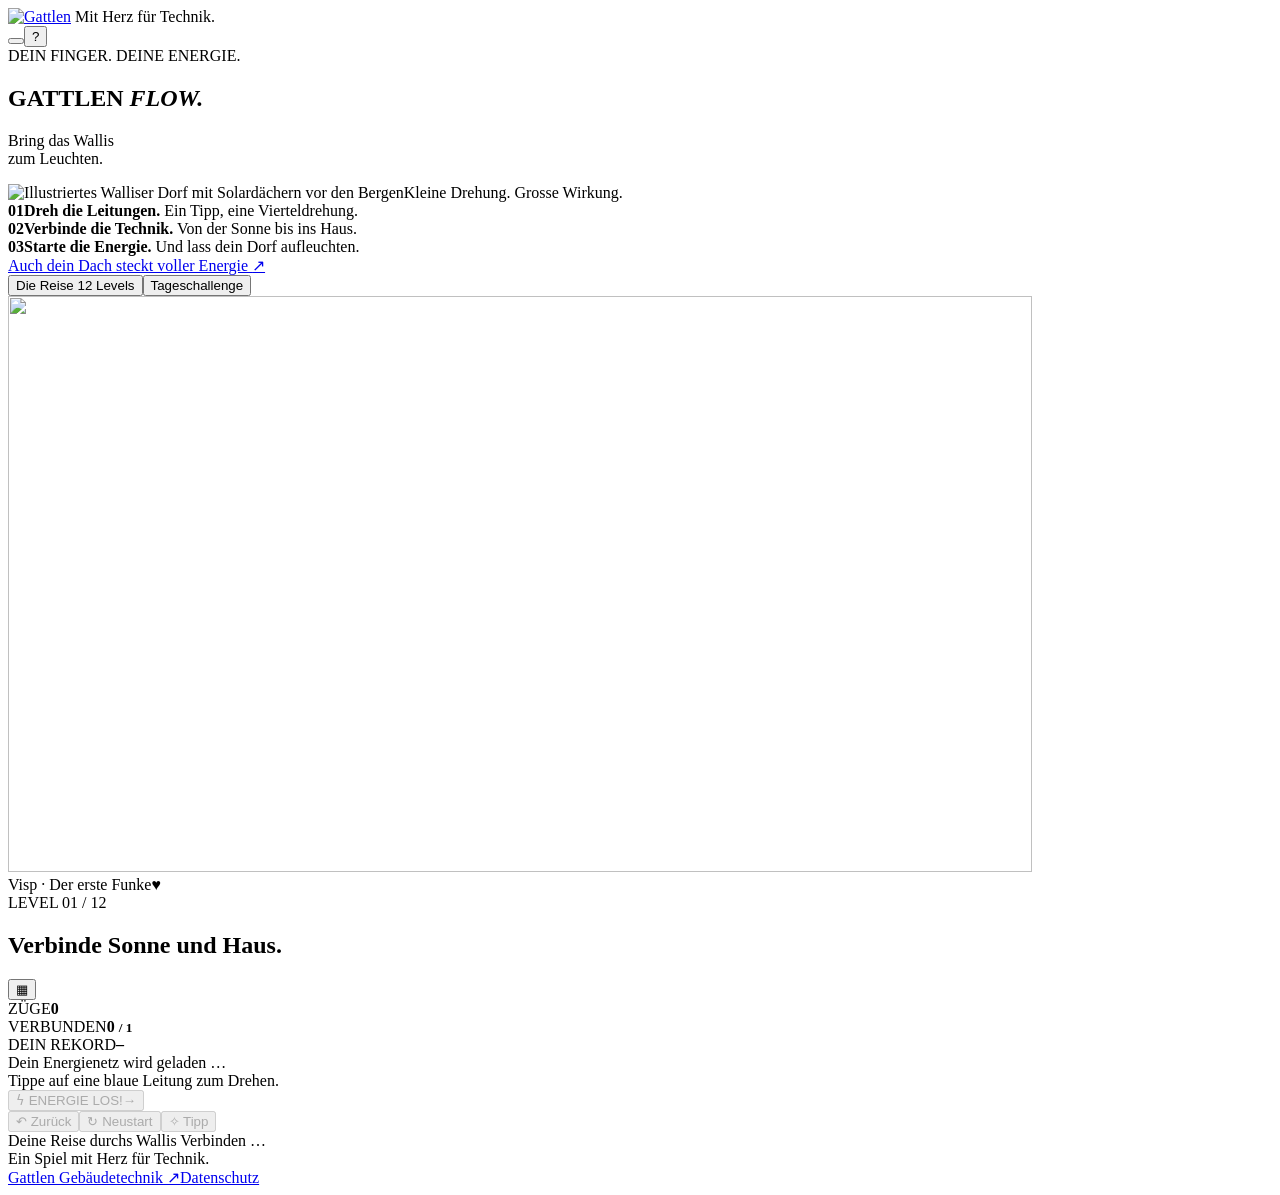
==== app/public/index.html @ 0e1a3256 "Gattlen Flow: Originalexport unverändert übernommen Co-Authored-By: Claude Opus 5.5 <noreply@anthrop" ====
<!doctype html>
<html lang="de-CH">
<head>
<meta charset="utf-8"><meta name="viewport" content="width=device-width, initial-scale=1, viewport-fit=cover">
<title>Gattlen Flow</title>
<meta name="description" content="Bring das Wallis zum Leuchten: Verbinde Solar, Speicher und Gebäudetechnik im mobilen Puzzle Gattlen Flow. 12 Levels und jeden Tag eine neue Challenge.">
<meta name="theme-color" content="#34579F"><meta name="robots" content="index,follow,max-image-preview:large">
<link rel="canonical" href="https://gattlen-flow.higgsfield.app">
<meta property="og:title" content="Gattlen Flow"><meta property="og:description" content="Dein Finger. Deine Energie. Bring das Wallis zum Leuchten und fordere deine Freunde heraus.">
<meta property="og:type" content="website"><meta property="og:locale" content="de_CH"><meta property="og:site_name" content="Gattlen Flow">
<meta property="og:url" content="https://gattlen-flow.higgsfield.app"><meta property="og:image" content="https://d2ol7oe51mr4n9.cloudfront.net/user_3JjDpOAFtnbtpW0lE7YJ0GDDCcc/3c02002b-294d-4700-851f-0b177a5d4313.png">
<meta name="twitter:card" content="summary_large_image"><meta name="twitter:image" content="https://d2ol7oe51mr4n9.cloudfront.net/user_3JjDpOAFtnbtpW0lE7YJ0GDDCcc/1ddcc6c5-9048-4fb6-923b-4f98db7cd8fd.png">
<link rel="icon" href="/favicon.ico"><link rel="apple-touch-icon" href="/apple-touch-icon.png"><link rel="manifest" href="/site.webmanifest">
<link rel="preload" as="image" href="/assets/panorama.webp"><link rel="stylesheet" href="/style.css">
<script type="application/ld+json">{"@context":"https://schema.org","@type":"VideoGame","name":"Gattlen Flow","url":"https://gattlen-flow.higgsfield.app","description":"Ein mobiles Energie-Puzzle mit Gebäudetechnik aus dem Wallis.","inLanguage":"de-CH","gamePlatform":"Web browser","playMode":"SinglePlayer","genre":"Puzzle","isAccessibleForFree":true,"image":"https://d2ol7oe51mr4n9.cloudfront.net/user_3JjDpOAFtnbtpW0lE7YJ0GDDCcc/3c02002b-294d-4700-851f-0b177a5d4313.png"}</script>
</head>
<body>
<header class="topbar">
<a href="https://www.gattlen.ch/" target="_blank" rel="noopener" class="brand" aria-label="Gattlen Gebäudetechnik Website"><img src="/assets/gattlen-logo.png" alt="Gattlen" width="128" height="54"></a>
<span class="brandline">Mit Herz für Technik.</span>
<div class="topactions"><button id="sound" class="round" aria-label="Ton einschalten" title="Ton einschalten"></button><button id="help" class="round" aria-label="Spielanleitung und Einstellungen" title="So funktioniert's">?</button></div>
</header>
<main class="layout">
<section class="intro" aria-labelledby="title">
<div class="eyebrow"><span></span> DEIN FINGER. DEINE ENERGIE.</div>
<h1 id="title">GATTLEN <em>FLOW<span class="flowdot">.</span></em></h1>
<p class="tagline">Bring das Wallis<br>zum Leuchten.</p>
<div class="world"><img src="/assets/panorama.webp" alt="Illustriertes Walliser Dorf mit Solardächern vor den Bergen" width="1024" height="576"><span class="worldcaption">Kleine Drehung. Grosse Wirkung.</span></div>
<div class="instructions"><div><b>01</b><span><strong>Dreh die Leitungen.</strong> Ein Tipp, eine Vierteldrehung.</span></div><div><b>02</b><span><strong>Verbinde die Technik.</strong> Von der Sonne bis ins Haus.</span></div><div><b>03</b><span><strong>Starte die Energie.</strong> Und lass dein Dorf aufleuchten.</span></div></div>
<a class="solarlink" href="https://www.gattlen.ch/leistungen/solar" target="_blank" rel="noopener">Auch dein Dach steckt voller Energie <span>↗</span></a>
</section>
<section class="gamepanel" aria-label="Gattlen Flow Spielfeld">
<div class="modebar"><button id="campaign" class="mode active">Die Reise <span>12 Levels</span></button><button id="daily" class="mode">Tageschallenge <span id="day-label"></span></button></div>
<div class="scene"><img src="/assets/panorama.webp" alt="" width="1024" height="576"><div class="sceneoverlay"></div><span class="scenechip"><span class="live-dot"></span><span id="location">Visp · Der erste Funke</span></span><span class="sceneheart" aria-hidden="true">♥</span></div>
<div class="gameinner">
<div class="levelrow"><div><span class="label" id="level-caption">LEVEL 01 / 12</span><h2 id="goal">Verbinde Sonne und Haus.</h2></div><button id="levels" class="mapbutton" aria-label="Level auswählen">▦</button></div>
<div class="stats"><div><span class="label">ZÜGE</span><strong id="moves">0</strong></div><div><span class="label">VERBUNDEN</span><strong id="connected">0 <small>/ 1</small></strong></div><div><span class="label">DEIN REKORD</span><strong id="record">–</strong></div></div>
<p id="challenge-target" class="challenge-target" hidden></p>
<div class="boardwrap"><div id="board" class="board" role="group" aria-label="5 mal 5 Energienetz. Tippe eine blaue Leitung zum Drehen."></div><div class="boardloading" id="loading"><span class="loadingring"></span><span id="loading-text">Dein Energienetz wird geladen …</span><button id="reconnect" hidden>Erneut verbinden</button></div></div>
<div class="feedback" id="feedback" role="status" aria-live="polite">Tippe auf eine blaue Leitung zum Drehen.</div>
<button class="powerbutton" id="power" disabled><span class="powericon">ϟ</span> <span>ENERGIE LOS!</span><span class="arrow">→</span></button>
<div class="tools"><button id="undo" disabled>↶ <span>Zurück</span></button><button id="restart" disabled>↻ <span>Neustart</span></button><button id="hint" disabled>✧ <span>Tipp</span></button></div>
<div class="progressbar" aria-label="Fortschritt"><div id="progress"></div></div>
<div class="panelbottom"><span id="progress-text">Deine Reise durchs Wallis</span><span id="connection"><i></i> Verbinden …</span></div>
</div>
</section>
</main>
<footer><span>Ein Spiel mit Herz für Technik.</span><div><a href="https://www.gattlen.ch/" target="_blank" rel="noopener">Gattlen Gebäudetechnik ↗</a><a href="https://www.gattlen.ch/datenschutz" target="_blank" rel="noopener">Datenschutz</a></div></footer>
<dialog id="help-dialog"><button class="dialogclose" data-close aria-label="Schliessen">×</button><span class="dialogkicker">SO KOMMST DU IN DEN FLOW</span><h2>Eine Drehung<br>kann alles ändern.</h2><div class="helprules"><p><b>01</b><span>Tippe eine blaue Leitung. Sie dreht sich um 90°. Solardach und Häuser bleiben fest.</span></p><p><b>02</b><span>Verbinde alle Häuser und Technik-Bausteine mit der Sonne. Grüne Leitungen zeigen, wo schon Energie ankommt.</span></p><p><b>03</b><span>Schliesse alle offenen Enden im grünen Netz. Tippe dann auf «Energie los!».</span></p></div><p class="helpnote">Wenige Züge und eigene Lösungen bringen mehr Sterne. Ein Tipp richtet einen Baustein aus und kostet Punkte. Zurück nimmt die letzte Drehung zurück; die Züge bleiben gezählt.</p><div class="settings"><label><input type="checkbox" id="reduced"> Weniger Bewegung</label><label><input type="checkbox" id="contrast"> Mehr Kontrast</label><label><input type="checkbox" id="large-text"> Grössere Schrift</label></div><p class="keyboardnote">Tastatur: Tab zum Baustein, Enter oder Leertaste zum Drehen.</p><button class="primary" data-close>Alles klar. Los geht's!</button></dialog>
<dialog id="levels-dialog"><button class="dialogclose" data-close aria-label="Schliessen">×</button><span class="dialogkicker">DEINE REISE DURCHS WALLIS</span><h2>Von einem Funken<br>zum ganzen Dorf.</h2><div id="level-grid" class="level-grid"></div></dialog>
<dialog id="win-dialog"><button class="dialogclose" data-close aria-label="Schliessen">×</button><div class="winbadge" aria-hidden="true">ϟ</div><span class="dialogkicker" id="win-kicker">MIT HERZ VERBUNDEN</span><h2 id="win-title">Das Wallis<br>leuchtet!</h2><div class="stars" id="stars" aria-label="Sterne"></div><p id="win-description"></p><div class="resultstats"><div><strong id="result-score">0</strong><span>PUNKTE</span></div><div><strong id="result-moves">0</strong><span>ZÜGE</span></div></div><button class="primary" id="next">Nächstes Level →</button><button class="secondary" id="share">Freunde herausfordern ↗</button><a class="winlink" href="https://www.gattlen.ch/leistungen/solar" target="_blank" rel="noopener">Jetzt dein echtes Dach entdecken ↗</a><p id="share-status" role="status"></p><input id="share-fallback" readonly hidden aria-label="Challenge-Link zum Kopieren"></dialog>
<div id="toast" role="status" aria-live="polite"></div>
<aside id="debug" hidden></aside><noscript><p>Bitte aktiviere JavaScript, um Gattlen Flow zu spielen.</p></noscript>
<script type="module" src="/client.js"></script>
</body></html>
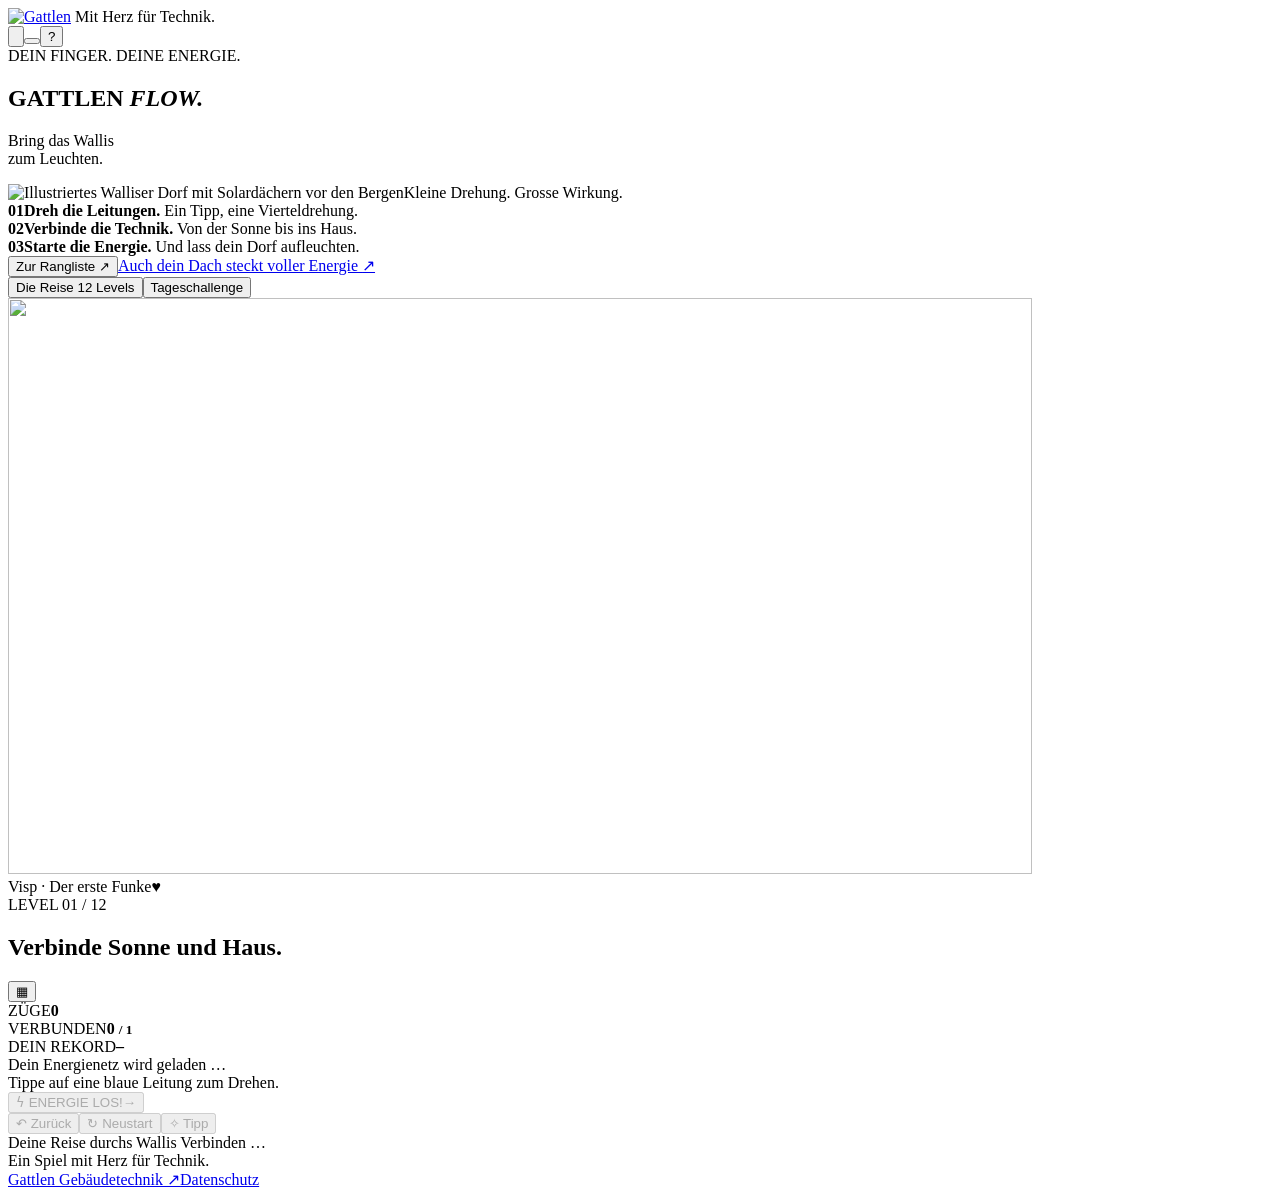
==== commit 52d5ef48: "Rangliste mit Name und E-Mail über Supabase (wie Iischi Party) Eigene Tabellen gattlen_flow_… im Pro" ====
--- a/app/public/index.html
+++ b/app/public/index.html
@@ -18,7 +18,7 @@
 <header class="topbar">
 <a href="https://www.gattlen.ch/" target="_blank" rel="noopener" class="brand" aria-label="Gattlen Gebäudetechnik Website"><img src="/assets/gattlen-logo.png" alt="Gattlen" width="128" height="54"></a>
 <span class="brandline">Mit Herz für Technik.</span>
-<div class="topactions"><button id="sound" class="round" aria-label="Ton einschalten" title="Ton einschalten"></button><button id="help" class="round" aria-label="Spielanleitung und Einstellungen" title="So funktioniert's">?</button></div>
+<div class="topactions"><button class="round" data-board aria-label="Rangliste" title="Rangliste"><svg viewBox="0 0 24 24" fill="none" stroke="currentColor" stroke-width="1.8" stroke-linecap="round" stroke-linejoin="round" aria-hidden="true"><path d="M8 4h8v5a4 4 0 0 1-8 0z"/><path d="M8 6H5a3 3 0 0 0 3 4M16 6h3a3 3 0 0 1-3 4M12 13v4M8 20h8M9.5 17h5"/></svg></button><button id="sound" class="round" aria-label="Ton einschalten" title="Ton einschalten"></button><button id="help" class="round" aria-label="Spielanleitung und Einstellungen" title="So funktioniert's">?</button></div>
 </header>
 <main class="layout">
 <section class="intro" aria-labelledby="title">
@@ -27,7 +27,7 @@
 <p class="tagline">Bring das Wallis<br>zum Leuchten.</p>
 <div class="world"><img src="/assets/panorama.webp" alt="Illustriertes Walliser Dorf mit Solardächern vor den Bergen" width="1024" height="576"><span class="worldcaption">Kleine Drehung. Grosse Wirkung.</span></div>
 <div class="instructions"><div><b>01</b><span><strong>Dreh die Leitungen.</strong> Ein Tipp, eine Vierteldrehung.</span></div><div><b>02</b><span><strong>Verbinde die Technik.</strong> Von der Sonne bis ins Haus.</span></div><div><b>03</b><span><strong>Starte die Energie.</strong> Und lass dein Dorf aufleuchten.</span></div></div>
-<a class="solarlink" href="https://www.gattlen.ch/leistungen/solar" target="_blank" rel="noopener">Auch dein Dach steckt voller Energie <span>↗</span></a>
+<button class="boardlink" type="button" data-board>Zur Rangliste <span>↗</span></button><a class="solarlink" href="https://www.gattlen.ch/leistungen/solar" target="_blank" rel="noopener">Auch dein Dach steckt voller Energie <span>↗</span></a>
 </section>
 <section class="gamepanel" aria-label="Gattlen Flow Spielfeld">
 <div class="modebar"><button id="campaign" class="mode active">Die Reise <span>12 Levels</span></button><button id="daily" class="mode">Tageschallenge <span id="day-label"></span></button></div>
@@ -48,7 +48,8 @@
 <footer><span>Ein Spiel mit Herz für Technik.</span><div><a href="https://www.gattlen.ch/" target="_blank" rel="noopener">Gattlen Gebäudetechnik ↗</a><a href="https://www.gattlen.ch/datenschutz" target="_blank" rel="noopener">Datenschutz</a></div></footer>
 <dialog id="help-dialog"><button class="dialogclose" data-close aria-label="Schliessen">×</button><span class="dialogkicker">SO KOMMST DU IN DEN FLOW</span><h2>Eine Drehung<br>kann alles ändern.</h2><div class="helprules"><p><b>01</b><span>Tippe eine blaue Leitung. Sie dreht sich um 90°. Solardach und Häuser bleiben fest.</span></p><p><b>02</b><span>Verbinde alle Häuser und Technik-Bausteine mit der Sonne. Grüne Leitungen zeigen, wo schon Energie ankommt.</span></p><p><b>03</b><span>Schliesse alle offenen Enden im grünen Netz. Tippe dann auf «Energie los!».</span></p></div><p class="helpnote">Wenige Züge und eigene Lösungen bringen mehr Sterne. Ein Tipp richtet einen Baustein aus und kostet Punkte. Zurück nimmt die letzte Drehung zurück; die Züge bleiben gezählt.</p><div class="settings"><label><input type="checkbox" id="reduced"> Weniger Bewegung</label><label><input type="checkbox" id="contrast"> Mehr Kontrast</label><label><input type="checkbox" id="large-text"> Grössere Schrift</label></div><p class="keyboardnote">Tastatur: Tab zum Baustein, Enter oder Leertaste zum Drehen.</p><button class="primary" data-close>Alles klar. Los geht's!</button></dialog>
 <dialog id="levels-dialog"><button class="dialogclose" data-close aria-label="Schliessen">×</button><span class="dialogkicker">DEINE REISE DURCHS WALLIS</span><h2>Von einem Funken<br>zum ganzen Dorf.</h2><div id="level-grid" class="level-grid"></div></dialog>
-<dialog id="win-dialog"><button class="dialogclose" data-close aria-label="Schliessen">×</button><div class="winbadge" aria-hidden="true">ϟ</div><span class="dialogkicker" id="win-kicker">MIT HERZ VERBUNDEN</span><h2 id="win-title">Das Wallis<br>leuchtet!</h2><div class="stars" id="stars" aria-label="Sterne"></div><p id="win-description"></p><div class="resultstats"><div><strong id="result-score">0</strong><span>PUNKTE</span></div><div><strong id="result-moves">0</strong><span>ZÜGE</span></div></div><button class="primary" id="next">Nächstes Level →</button><button class="secondary" id="share">Freunde herausfordern ↗</button><a class="winlink" href="https://www.gattlen.ch/leistungen/solar" target="_blank" rel="noopener">Jetzt dein echtes Dach entdecken ↗</a><p id="share-status" role="status"></p><input id="share-fallback" readonly hidden aria-label="Challenge-Link zum Kopieren"></dialog>
+<dialog id="win-dialog"><button class="dialogclose" data-close aria-label="Schliessen">×</button><div class="winbadge" aria-hidden="true">ϟ</div><span class="dialogkicker" id="win-kicker">MIT HERZ VERBUNDEN</span><h2 id="win-title">Das Wallis<br>leuchtet!</h2><div class="stars" id="stars" aria-label="Sterne"></div><p id="win-description"></p><div class="resultstats"><div><strong id="result-score">0</strong><span>PUNKTE</span></div><div><strong id="result-moves">0</strong><span>ZÜGE</span></div></div><button class="primary" id="next">Nächstes Level →</button><button class="secondary boardbutton" type="button" data-board>Zur Rangliste ↗</button><button class="secondary" id="share">Freunde herausfordern ↗</button><a class="winlink" href="https://www.gattlen.ch/leistungen/solar" target="_blank" rel="noopener">Jetzt dein echtes Dach entdecken ↗</a><p id="share-status" role="status"></p><input id="share-fallback" readonly hidden aria-label="Challenge-Link zum Kopieren"></dialog>
+<dialog id="board-dialog" class="board-dialog" aria-labelledby="board-title"><button class="dialogclose" data-close aria-label="Schliessen">×</button><span class="dialogkicker">GATTLEN FLOW · DIE REISE</span><h2 id="board-title">Rangliste.</h2><div id="board-score-box" class="board-score"><span>DEINE PUNKTE</span><strong id="board-score">0</strong><small id="board-levels"></small></div><p class="board-rule">Gezählt wird die Summe deiner besten Punkte aus allen 12 Levels der Reise.</p><div id="board-entry"><p>Trag dich ein und sieh, wo du stehst.</p><form id="board-form" class="board-form"><label for="board-name">Name</label><input id="board-name" name="name" type="text" autocomplete="nickname" maxlength="24" required><label for="board-email">E-Mail-Adresse</label><input id="board-email" name="email" type="email" autocomplete="email" maxlength="254" required><small>Deine E-Mail-Adresse wird nie angezeigt.</small><label class="board-consent"><input id="board-consent" type="checkbox" required><span>Ich bin einverstanden, dass Schnyder Werbung AG meinen Namen, meine E-Mail-Adresse und meine Punkte für die Rangliste speichert. <a href="https://schnyder-werbung.ch/datenschutz" target="_blank" rel="noopener noreferrer">Datenschutz</a></span></label><button id="board-submit" class="primary" type="submit">Eintragen ↗</button></form><button id="board-view-only" class="board-view-only" type="button">Nur Rangliste ansehen ↗</button></div><div id="board-view" hidden><p id="board-rank" class="board-rank-note" hidden></p><ol id="board-list" class="board-list" aria-live="polite"></ol></div><p id="board-message" class="board-message" role="status" hidden></p><button id="board-again" class="secondary" type="button">Weiterspielen →</button></dialog>
 <div id="toast" role="status" aria-live="polite"></div>
 <aside id="debug" hidden></aside><noscript><p>Bitte aktiviere JavaScript, um Gattlen Flow zu spielen.</p></noscript>
 <script type="module" src="/client.js"></script>
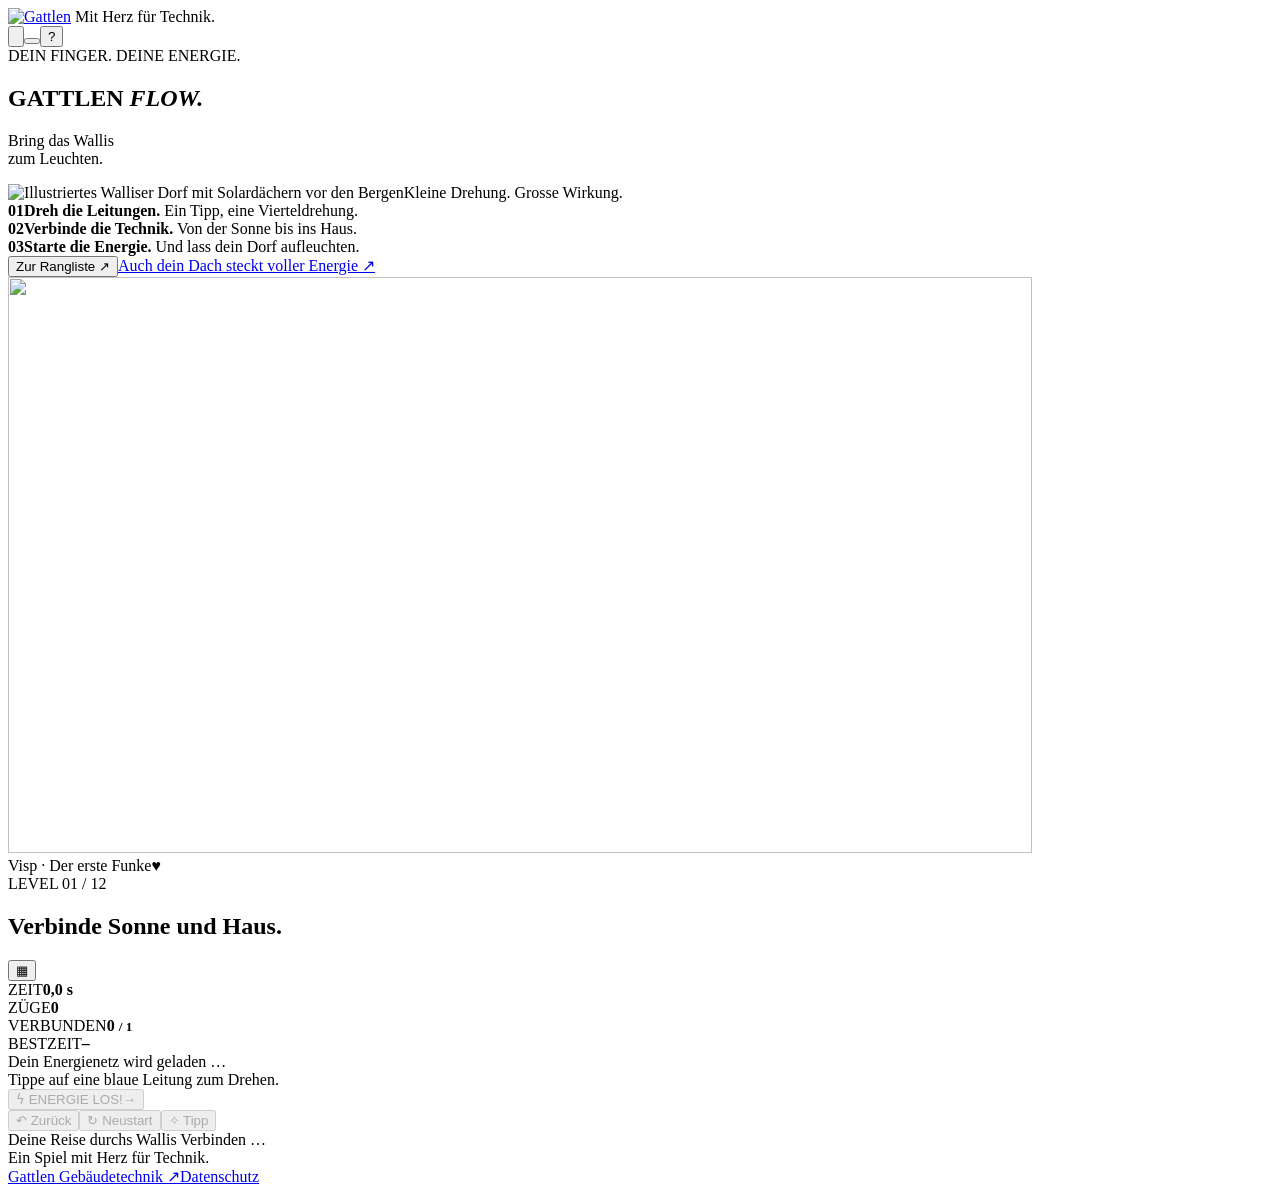
==== commit 0117e37d: "Rangliste nach Zeit pro Level, Tageschallenge entfernt - Jedes der 12 Levels hat eine eigene Ranglis" ====
--- a/app/public/index.html
+++ b/app/public/index.html
@@ -3,7 +3,7 @@
 <head>
 <meta charset="utf-8"><meta name="viewport" content="width=device-width, initial-scale=1, viewport-fit=cover">
 <title>Gattlen Flow</title>
-<meta name="description" content="Bring das Wallis zum Leuchten: Verbinde Solar, Speicher und Gebäudetechnik im mobilen Puzzle Gattlen Flow. 12 Levels und jeden Tag eine neue Challenge.">
+<meta name="description" content="Bring das Wallis zum Leuchten: Verbinde Solar, Speicher und Gebäudetechnik im mobilen Puzzle Gattlen Flow. 12 Levels und eine Rangliste: Wer schafft es am schnellsten?">
 <meta name="theme-color" content="#34579F"><meta name="robots" content="index,follow,max-image-preview:large">
 <link rel="canonical" href="https://gattlen-flow.higgsfield.app">
 <meta property="og:title" content="Gattlen Flow"><meta property="og:description" content="Dein Finger. Deine Energie. Bring das Wallis zum Leuchten und fordere deine Freunde heraus.">
@@ -30,11 +30,10 @@
 <button class="boardlink" type="button" data-board>Zur Rangliste <span>↗</span></button><a class="solarlink" href="https://www.gattlen.ch/leistungen/solar" target="_blank" rel="noopener">Auch dein Dach steckt voller Energie <span>↗</span></a>
 </section>
 <section class="gamepanel" aria-label="Gattlen Flow Spielfeld">
-<div class="modebar"><button id="campaign" class="mode active">Die Reise <span>12 Levels</span></button><button id="daily" class="mode">Tageschallenge <span id="day-label"></span></button></div>
 <div class="scene"><img src="/assets/panorama.webp" alt="" width="1024" height="576"><div class="sceneoverlay"></div><span class="scenechip"><span class="live-dot"></span><span id="location">Visp · Der erste Funke</span></span><span class="sceneheart" aria-hidden="true">♥</span></div>
 <div class="gameinner">
 <div class="levelrow"><div><span class="label" id="level-caption">LEVEL 01 / 12</span><h2 id="goal">Verbinde Sonne und Haus.</h2></div><button id="levels" class="mapbutton" aria-label="Level auswählen">▦</button></div>
-<div class="stats"><div><span class="label">ZÜGE</span><strong id="moves">0</strong></div><div><span class="label">VERBUNDEN</span><strong id="connected">0 <small>/ 1</small></strong></div><div><span class="label">DEIN REKORD</span><strong id="record">–</strong></div></div>
+<div class="stats"><div><span class="label">ZEIT</span><strong id="time">0,0 s</strong></div><div><span class="label">ZÜGE</span><strong id="moves">0</strong></div><div><span class="label">VERBUNDEN</span><strong id="connected">0 <small>/ 1</small></strong></div><div><span class="label">BESTZEIT</span><strong id="record">–</strong></div></div>
 <p id="challenge-target" class="challenge-target" hidden></p>
 <div class="boardwrap"><div id="board" class="board" role="group" aria-label="5 mal 5 Energienetz. Tippe eine blaue Leitung zum Drehen."></div><div class="boardloading" id="loading"><span class="loadingring"></span><span id="loading-text">Dein Energienetz wird geladen …</span><button id="reconnect" hidden>Erneut verbinden</button></div></div>
 <div class="feedback" id="feedback" role="status" aria-live="polite">Tippe auf eine blaue Leitung zum Drehen.</div>
@@ -46,10 +45,10 @@
 </section>
 </main>
 <footer><span>Ein Spiel mit Herz für Technik.</span><div><a href="https://www.gattlen.ch/" target="_blank" rel="noopener">Gattlen Gebäudetechnik ↗</a><a href="https://www.gattlen.ch/datenschutz" target="_blank" rel="noopener">Datenschutz</a></div></footer>
-<dialog id="help-dialog"><button class="dialogclose" data-close aria-label="Schliessen">×</button><span class="dialogkicker">SO KOMMST DU IN DEN FLOW</span><h2>Eine Drehung<br>kann alles ändern.</h2><div class="helprules"><p><b>01</b><span>Tippe eine blaue Leitung. Sie dreht sich um 90°. Solardach und Häuser bleiben fest.</span></p><p><b>02</b><span>Verbinde alle Häuser und Technik-Bausteine mit der Sonne. Grüne Leitungen zeigen, wo schon Energie ankommt.</span></p><p><b>03</b><span>Schliesse alle offenen Enden im grünen Netz. Tippe dann auf «Energie los!».</span></p></div><p class="helpnote">Wenige Züge und eigene Lösungen bringen mehr Sterne. Ein Tipp richtet einen Baustein aus und kostet Punkte. Zurück nimmt die letzte Drehung zurück; die Züge bleiben gezählt.</p><div class="settings"><label><input type="checkbox" id="reduced"> Weniger Bewegung</label><label><input type="checkbox" id="contrast"> Mehr Kontrast</label><label><input type="checkbox" id="large-text"> Grössere Schrift</label></div><p class="keyboardnote">Tastatur: Tab zum Baustein, Enter oder Leertaste zum Drehen.</p><button class="primary" data-close>Alles klar. Los geht's!</button></dialog>
+<dialog id="help-dialog"><button class="dialogclose" data-close aria-label="Schliessen">×</button><span class="dialogkicker">SO KOMMST DU IN DEN FLOW</span><h2>Eine Drehung<br>kann alles ändern.</h2><div class="helprules"><p><b>01</b><span>Tippe eine blaue Leitung. Sie dreht sich um 90°. Solardach und Häuser bleiben fest.</span></p><p><b>02</b><span>Verbinde alle Häuser und Technik-Bausteine mit der Sonne. Grüne Leitungen zeigen, wo schon Energie ankommt.</span></p><p><b>03</b><span>Schliesse alle offenen Enden im grünen Netz. Tippe dann auf «Energie los!».</span></p></div><p class="helpnote">Die Zeit läuft ab dem Start des Levels. Wer am schnellsten ist, steht zuoberst in der Rangliste. Wenige Züge bringen mehr Sterne. Ein Tipp richtet einen Baustein aus und kostet Punkte und 10 Sekunden. Zurück nimmt die letzte Drehung zurück; die Züge bleiben gezählt.</p><div class="settings"><label><input type="checkbox" id="reduced"> Weniger Bewegung</label><label><input type="checkbox" id="contrast"> Mehr Kontrast</label><label><input type="checkbox" id="large-text"> Grössere Schrift</label></div><p class="keyboardnote">Tastatur: Tab zum Baustein, Enter oder Leertaste zum Drehen.</p><button class="primary" data-close>Alles klar. Los geht's!</button></dialog>
 <dialog id="levels-dialog"><button class="dialogclose" data-close aria-label="Schliessen">×</button><span class="dialogkicker">DEINE REISE DURCHS WALLIS</span><h2>Von einem Funken<br>zum ganzen Dorf.</h2><div id="level-grid" class="level-grid"></div></dialog>
-<dialog id="win-dialog"><button class="dialogclose" data-close aria-label="Schliessen">×</button><div class="winbadge" aria-hidden="true">ϟ</div><span class="dialogkicker" id="win-kicker">MIT HERZ VERBUNDEN</span><h2 id="win-title">Das Wallis<br>leuchtet!</h2><div class="stars" id="stars" aria-label="Sterne"></div><p id="win-description"></p><div class="resultstats"><div><strong id="result-score">0</strong><span>PUNKTE</span></div><div><strong id="result-moves">0</strong><span>ZÜGE</span></div></div><button class="primary" id="next">Nächstes Level →</button><button class="secondary boardbutton" type="button" data-board>Zur Rangliste ↗</button><button class="secondary" id="share">Freunde herausfordern ↗</button><a class="winlink" href="https://www.gattlen.ch/leistungen/solar" target="_blank" rel="noopener">Jetzt dein echtes Dach entdecken ↗</a><p id="share-status" role="status"></p><input id="share-fallback" readonly hidden aria-label="Challenge-Link zum Kopieren"></dialog>
-<dialog id="board-dialog" class="board-dialog" aria-labelledby="board-title"><button class="dialogclose" data-close aria-label="Schliessen">×</button><span class="dialogkicker">GATTLEN FLOW · DIE REISE</span><h2 id="board-title">Rangliste.</h2><div id="board-score-box" class="board-score"><span>DEINE PUNKTE</span><strong id="board-score">0</strong><small id="board-levels"></small></div><p class="board-rule">Gezählt wird die Summe deiner besten Punkte aus allen 12 Levels der Reise.</p><div id="board-entry"><p>Trag dich ein und sieh, wo du stehst.</p><form id="board-form" class="board-form"><label for="board-name">Name</label><input id="board-name" name="name" type="text" autocomplete="nickname" maxlength="24" required><label for="board-email">E-Mail-Adresse</label><input id="board-email" name="email" type="email" autocomplete="email" maxlength="254" required><small>Deine E-Mail-Adresse wird nie angezeigt.</small><label class="board-consent"><input id="board-consent" type="checkbox" required><span>Ich bin einverstanden, dass Schnyder Werbung AG meinen Namen, meine E-Mail-Adresse und meine Punkte für die Rangliste speichert. <a href="https://schnyder-werbung.ch/datenschutz" target="_blank" rel="noopener noreferrer">Datenschutz</a></span></label><button id="board-submit" class="primary" type="submit">Eintragen ↗</button></form><button id="board-view-only" class="board-view-only" type="button">Nur Rangliste ansehen ↗</button></div><div id="board-view" hidden><p id="board-rank" class="board-rank-note" hidden></p><ol id="board-list" class="board-list" aria-live="polite"></ol></div><p id="board-message" class="board-message" role="status" hidden></p><button id="board-again" class="secondary" type="button">Weiterspielen →</button></dialog>
+<dialog id="win-dialog"><button class="dialogclose" data-close aria-label="Schliessen">×</button><div class="winbadge" aria-hidden="true">ϟ</div><span class="dialogkicker" id="win-kicker">MIT HERZ VERBUNDEN</span><h2 id="win-title">Das Wallis<br>leuchtet!</h2><div class="stars" id="stars" aria-label="Sterne"></div><p id="win-description"></p><div class="resultstats"><div><strong id="result-score">0</strong><span>PUNKTE</span></div><div><strong id="result-moves">0</strong><span>ZÜGE</span></div><div><strong id="result-time">–</strong><span>ZEIT</span></div></div><button class="primary" id="next">Nächstes Level →</button><button class="secondary boardbutton" id="win-board" type="button" data-board>Zeit in die Rangliste eintragen ↗</button><button class="secondary" id="share">Freunde herausfordern ↗</button><a class="winlink" href="https://www.gattlen.ch/leistungen/solar" target="_blank" rel="noopener">Jetzt dein echtes Dach entdecken ↗</a><p id="share-status" role="status"></p><input id="share-fallback" readonly hidden aria-label="Challenge-Link zum Kopieren"></dialog>
+<dialog id="board-dialog" class="board-dialog" aria-labelledby="board-title"><button class="dialogclose" data-close aria-label="Schliessen">×</button><span class="dialogkicker">GATTLEN FLOW · WER IST AM SCHNELLSTEN?</span><h2 id="board-title">Rangliste.</h2><div id="board-score-box" class="board-score"><span id="board-score-label">DEINE ZEIT</span><strong id="board-score">0,0 s</strong><small id="board-score-moves"></small></div><div id="board-entry"><p>Trag dich ein und sieh, wo du stehst.</p><form id="board-form" class="board-form"><label for="board-name">Name</label><input id="board-name" name="name" type="text" autocomplete="nickname" maxlength="24" required><label for="board-email">E-Mail-Adresse</label><input id="board-email" name="email" type="email" autocomplete="email" maxlength="254" required><small>Deine E-Mail-Adresse wird nie angezeigt.</small><label class="board-consent"><input id="board-consent" type="checkbox" required><span>Ich bin einverstanden, dass Schnyder Werbung AG meinen Namen, meine E-Mail-Adresse und meine Zeiten für die Rangliste speichert. <a href="https://schnyder-werbung.ch/datenschutz" target="_blank" rel="noopener noreferrer">Datenschutz</a></span></label><button id="board-submit" class="primary" type="submit">Eintragen ↗</button></form><button id="board-view-only" class="board-view-only" type="button">Nur Rangliste ansehen ↗</button></div><div id="board-levels" class="board-levels" role="group" aria-label="Level wählen" hidden></div><div id="board-view" hidden><p id="board-level-title" class="board-level-title"></p><p id="board-rank" class="board-rank-note" hidden></p><ol id="board-list" class="board-list" aria-live="polite"></ol><p class="board-rule">Pro Level zählt deine schnellste Zeit. Jeder Tipp kostet 10 Sekunden. Bei gleicher Zeit gewinnt, wer weniger Züge braucht.</p></div><p id="board-message" class="board-message" role="status" hidden></p><button id="board-again" class="secondary" type="button">Weiterspielen →</button></dialog>
 <div id="toast" role="status" aria-live="polite"></div>
 <aside id="debug" hidden></aside><noscript><p>Bitte aktiviere JavaScript, um Gattlen Flow zu spielen.</p></noscript>
 <script type="module" src="/client.js"></script>
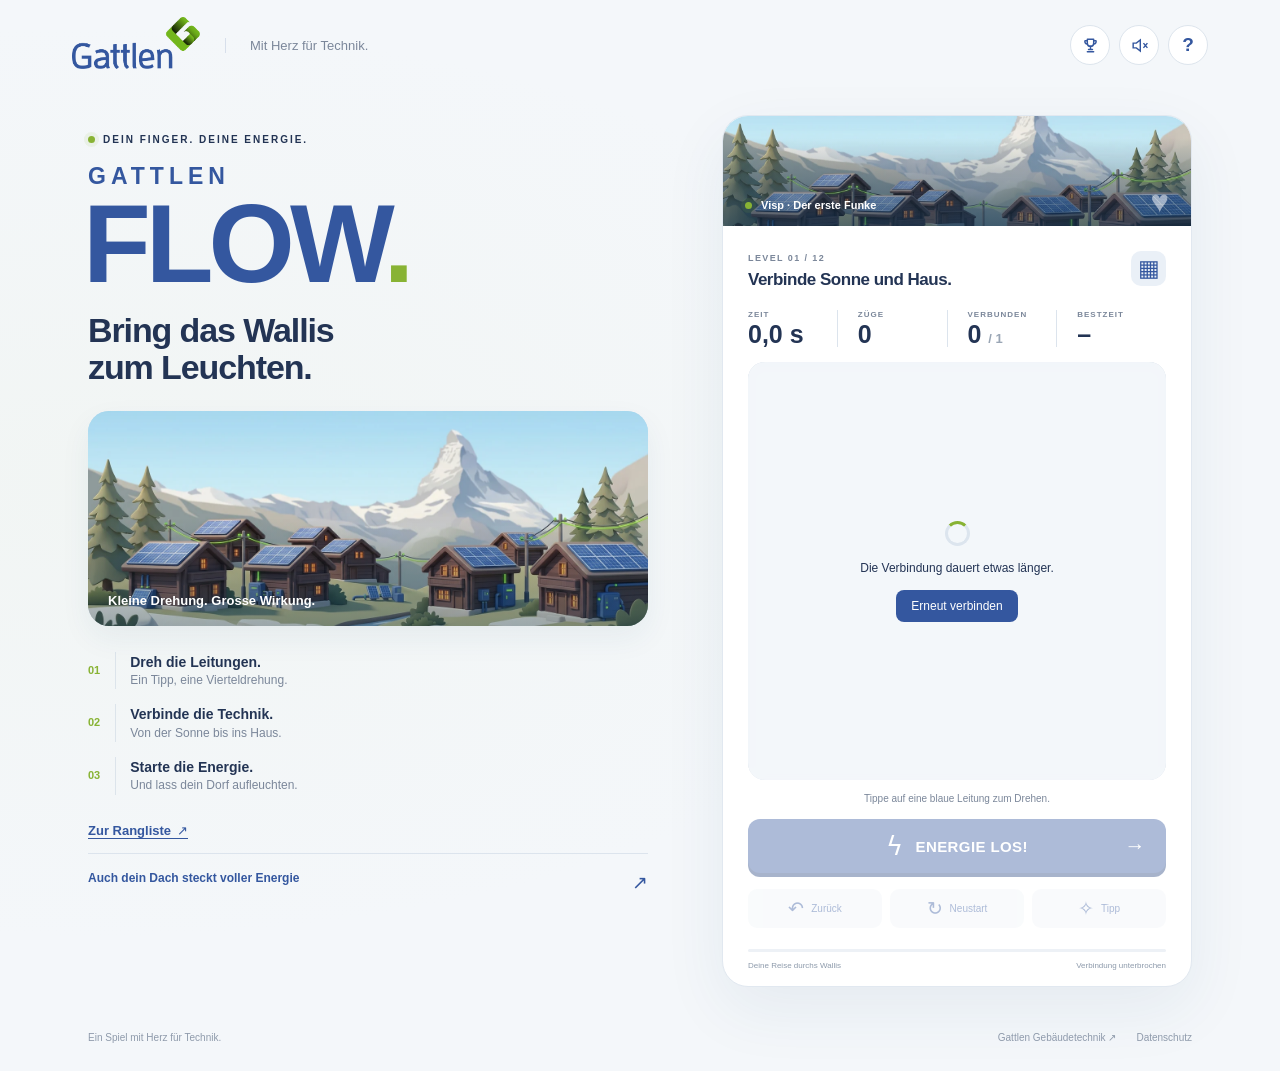
==== commit f4967e73: "Gattlen Flow automatisch auf GitHub Pages veröffentlichen - Ohne eigenen Spielserver (GitHub Pages) " ====
--- a/app/public/index.html
+++ b/app/public/index.html
@@ -10,13 +10,13 @@
 <meta property="og:type" content="website"><meta property="og:locale" content="de_CH"><meta property="og:site_name" content="Gattlen Flow">
 <meta property="og:url" content="https://gattlen-flow.higgsfield.app"><meta property="og:image" content="https://d2ol7oe51mr4n9.cloudfront.net/user_3JjDpOAFtnbtpW0lE7YJ0GDDCcc/3c02002b-294d-4700-851f-0b177a5d4313.png">
 <meta name="twitter:card" content="summary_large_image"><meta name="twitter:image" content="https://d2ol7oe51mr4n9.cloudfront.net/user_3JjDpOAFtnbtpW0lE7YJ0GDDCcc/1ddcc6c5-9048-4fb6-923b-4f98db7cd8fd.png">
-<link rel="icon" href="/favicon.ico"><link rel="apple-touch-icon" href="/apple-touch-icon.png"><link rel="manifest" href="/site.webmanifest">
-<link rel="preload" as="image" href="/assets/panorama.webp"><link rel="stylesheet" href="/style.css">
+<link rel="icon" href="favicon.ico"><link rel="apple-touch-icon" href="apple-touch-icon.png"><link rel="manifest" href="site.webmanifest">
+<link rel="preload" as="image" href="assets/panorama.webp"><link rel="stylesheet" href="style.css">
 <script type="application/ld+json">{"@context":"https://schema.org","@type":"VideoGame","name":"Gattlen Flow","url":"https://gattlen-flow.higgsfield.app","description":"Ein mobiles Energie-Puzzle mit Gebäudetechnik aus dem Wallis.","inLanguage":"de-CH","gamePlatform":"Web browser","playMode":"SinglePlayer","genre":"Puzzle","isAccessibleForFree":true,"image":"https://d2ol7oe51mr4n9.cloudfront.net/user_3JjDpOAFtnbtpW0lE7YJ0GDDCcc/3c02002b-294d-4700-851f-0b177a5d4313.png"}</script>
 </head>
 <body>
 <header class="topbar">
-<a href="https://www.gattlen.ch/" target="_blank" rel="noopener" class="brand" aria-label="Gattlen Gebäudetechnik Website"><img src="/assets/gattlen-logo.png" alt="Gattlen" width="128" height="54"></a>
+<a href="https://www.gattlen.ch/" target="_blank" rel="noopener" class="brand" aria-label="Gattlen Gebäudetechnik Website"><img src="assets/gattlen-logo.png" alt="Gattlen" width="128" height="54"></a>
 <span class="brandline">Mit Herz für Technik.</span>
 <div class="topactions"><button class="round" data-board aria-label="Rangliste" title="Rangliste"><svg viewBox="0 0 24 24" fill="none" stroke="currentColor" stroke-width="1.8" stroke-linecap="round" stroke-linejoin="round" aria-hidden="true"><path d="M8 4h8v5a4 4 0 0 1-8 0z"/><path d="M8 6H5a3 3 0 0 0 3 4M16 6h3a3 3 0 0 1-3 4M12 13v4M8 20h8M9.5 17h5"/></svg></button><button id="sound" class="round" aria-label="Ton einschalten" title="Ton einschalten"></button><button id="help" class="round" aria-label="Spielanleitung und Einstellungen" title="So funktioniert's">?</button></div>
 </header>
@@ -25,12 +25,12 @@
 <div class="eyebrow"><span></span> DEIN FINGER. DEINE ENERGIE.</div>
 <h1 id="title">GATTLEN <em>FLOW<span class="flowdot">.</span></em></h1>
 <p class="tagline">Bring das Wallis<br>zum Leuchten.</p>
-<div class="world"><img src="/assets/panorama.webp" alt="Illustriertes Walliser Dorf mit Solardächern vor den Bergen" width="1024" height="576"><span class="worldcaption">Kleine Drehung. Grosse Wirkung.</span></div>
+<div class="world"><img src="assets/panorama.webp" alt="Illustriertes Walliser Dorf mit Solardächern vor den Bergen" width="1024" height="576"><span class="worldcaption">Kleine Drehung. Grosse Wirkung.</span></div>
 <div class="instructions"><div><b>01</b><span><strong>Dreh die Leitungen.</strong> Ein Tipp, eine Vierteldrehung.</span></div><div><b>02</b><span><strong>Verbinde die Technik.</strong> Von der Sonne bis ins Haus.</span></div><div><b>03</b><span><strong>Starte die Energie.</strong> Und lass dein Dorf aufleuchten.</span></div></div>
 <button class="boardlink" type="button" data-board>Zur Rangliste <span>↗</span></button><a class="solarlink" href="https://www.gattlen.ch/leistungen/solar" target="_blank" rel="noopener">Auch dein Dach steckt voller Energie <span>↗</span></a>
 </section>
 <section class="gamepanel" aria-label="Gattlen Flow Spielfeld">
-<div class="scene"><img src="/assets/panorama.webp" alt="" width="1024" height="576"><div class="sceneoverlay"></div><span class="scenechip"><span class="live-dot"></span><span id="location">Visp · Der erste Funke</span></span><span class="sceneheart" aria-hidden="true">♥</span></div>
+<div class="scene"><img src="assets/panorama.webp" alt="" width="1024" height="576"><div class="sceneoverlay"></div><span class="scenechip"><span class="live-dot"></span><span id="location">Visp · Der erste Funke</span></span><span class="sceneheart" aria-hidden="true">♥</span></div>
 <div class="gameinner">
 <div class="levelrow"><div><span class="label" id="level-caption">LEVEL 01 / 12</span><h2 id="goal">Verbinde Sonne und Haus.</h2></div><button id="levels" class="mapbutton" aria-label="Level auswählen">▦</button></div>
 <div class="stats"><div><span class="label">ZEIT</span><strong id="time">0,0 s</strong></div><div><span class="label">ZÜGE</span><strong id="moves">0</strong></div><div><span class="label">VERBUNDEN</span><strong id="connected">0 <small>/ 1</small></strong></div><div><span class="label">BESTZEIT</span><strong id="record">–</strong></div></div>
@@ -51,5 +51,5 @@
 <dialog id="board-dialog" class="board-dialog" aria-labelledby="board-title"><button class="dialogclose" data-close aria-label="Schliessen">×</button><span class="dialogkicker">GATTLEN FLOW · WER IST AM SCHNELLSTEN?</span><h2 id="board-title">Rangliste.</h2><div id="board-score-box" class="board-score"><span id="board-score-label">DEINE ZEIT</span><strong id="board-score">0,0 s</strong><small id="board-score-moves"></small></div><div id="board-entry"><p>Trag dich ein und sieh, wo du stehst.</p><form id="board-form" class="board-form"><label for="board-name">Name</label><input id="board-name" name="name" type="text" autocomplete="nickname" maxlength="24" required><label for="board-email">E-Mail-Adresse</label><input id="board-email" name="email" type="email" autocomplete="email" maxlength="254" required><small>Deine E-Mail-Adresse wird nie angezeigt.</small><label class="board-consent"><input id="board-consent" type="checkbox" required><span>Ich bin einverstanden, dass Schnyder Werbung AG meinen Namen, meine E-Mail-Adresse und meine Zeiten für die Rangliste speichert. <a href="https://schnyder-werbung.ch/datenschutz" target="_blank" rel="noopener noreferrer">Datenschutz</a></span></label><button id="board-submit" class="primary" type="submit">Eintragen ↗</button></form><button id="board-view-only" class="board-view-only" type="button">Nur Rangliste ansehen ↗</button></div><div id="board-levels" class="board-levels" role="group" aria-label="Level wählen" hidden></div><div id="board-view" hidden><p id="board-level-title" class="board-level-title"></p><p id="board-rank" class="board-rank-note" hidden></p><ol id="board-list" class="board-list" aria-live="polite"></ol><p class="board-rule">Pro Level zählt deine schnellste Zeit. Jeder Tipp kostet 10 Sekunden. Bei gleicher Zeit gewinnt, wer weniger Züge braucht.</p></div><p id="board-message" class="board-message" role="status" hidden></p><button id="board-again" class="secondary" type="button">Weiterspielen →</button></dialog>
 <div id="toast" role="status" aria-live="polite"></div>
 <aside id="debug" hidden></aside><noscript><p>Bitte aktiviere JavaScript, um Gattlen Flow zu spielen.</p></noscript>
-<script type="module" src="/client.js"></script>
+<script type="module" src="client.js"></script>
 </body></html>
--- a/app/public/style.css
+++ b/app/public/style.css
@@ -0,0 +1,43 @@
+:root{--blue:#34579f;--deep:#193968;--green:#88b334;--ink:#233454;--paper:#fbfbfb;--muted:#7b879a;--soft:#eaf0f7;--line:#dce4ed;--shadow:0 22px 65px #23457812;font-family:"Trebuchet MS","Avenir Next",Arial,sans-serif;color:var(--ink);background:#f4f7fa;font-synthesis:none}*{box-sizing:border-box}body{margin:0;background:radial-gradient(ellipse at 8% 45%,#e6edd830,transparent 55%),#f4f7fa}button,a,input{-webkit-tap-highlight-color:transparent}button,input{font:inherit}button{cursor:pointer}button:disabled{cursor:default}a{color:inherit;text-decoration:none}button:focus-visible,a:focus-visible,input:focus-visible{outline:3px solid #548ad2;outline-offset:4px}button{touch-action:manipulation}button:disabled:not(.tile){opacity:.4}button{border:0}dialog{border:0;border-radius:25px;padding:36px;max-width:450px;width:calc(100% - 30px);color:var(--ink);box-shadow:0 30px 100px #162a5544}dialog::backdrop{background:#1830588c;backdrop-filter:blur(6px)}dialog h2{font-size:31px;line-height:1.08;margin:12px 0 22px;letter-spacing:-1px}.topbar{height:90px;max-width:1200px;margin:auto;display:flex;align-items:center;gap:25px;padding:0 32px}.brand img{width:128px;height:54px;object-fit:contain}.brandline{font-size:13px;color:var(--muted);border-left:1px solid #d7dfeb;padding-left:24px}.topactions{margin-left:auto;display:flex;gap:9px}.round{height:40px;width:40px;display:grid;place-items:center;border:1px solid #dde5ed;background:#fff;border-radius:50%;font-size:19px;font-weight:700;color:var(--blue)}.round svg{width:19px;height:19px}.layout{max-width:1160px;margin:25px auto 45px;padding:0 28px;display:grid;grid-template-columns:1fr 470px;gap:74px;align-items:start}.intro{padding-top:19px}.eyebrow{font-size:10px;letter-spacing:2px;font-weight:800;display:flex;align-items:center;gap:8px;margin-bottom:20px}.eyebrow>span,.live-dot{display:inline-block;width:7px;height:7px;border-radius:50%;background:var(--green);box-shadow:0 0 0 4px #88b33418}.intro h1{font-size:23px;letter-spacing:5px;line-height:1;margin:0;color:var(--blue)}.intro h1 em{font-size:111px;font-weight:900;letter-spacing:-5px;line-height:1.02;display:block;font-style:normal;margin-left:-5px}.flowdot{color:var(--green)}.tagline{font-size:34px;font-weight:700;line-height:1.08;letter-spacing:-1.1px;margin:11px 0 25px}.world{height:215px;border-radius:21px;overflow:hidden;position:relative;background:#c4dcec;box-shadow:0 12px 30px #224e7510}.world img{width:100%;height:100%;object-fit:cover;object-position:center 65%}.world:after{content:"";position:absolute;inset:50% 0 0;background:linear-gradient(transparent,#12395665)}.worldcaption{position:absolute;bottom:18px;left:20px;color:white;font-size:13px;font-weight:bold;z-index:1}.instructions{display:grid;gap:15px;margin:26px 0}.instructions>div{display:flex;align-items:center;gap:14px;font-size:12px;line-height:1.45;color:var(--muted)}.instructions strong{display:block;color:var(--ink);font-size:14px}.instructions b{font-size:11px;color:var(--green);align-self:stretch;display:flex;align-items:center;border-right:1px solid #dce4eb;padding-right:15px}.solarlink{font-size:12px;font-weight:bold;color:var(--blue);display:flex;justify-content:space-between;padding:17px 0;border-top:1px solid var(--line)}.solarlink span{font-size:19px}.gamepanel{background:white;border-radius:26px;overflow:hidden;box-shadow:var(--shadow);border:1px solid #e1e8f0}.modebar{display:flex;padding:7px;gap:5px;background:#fff}.mode{flex:1;padding:12px 5px;border-radius:16px;background:transparent;color:var(--muted);font-size:13px;font-weight:bold}.mode span{display:block;font-size:9px;font-weight:normal;letter-spacing:.2px;margin-top:4px}.mode.active{background:var(--blue);color:white}.scene{height:110px;overflow:hidden;position:relative}.scene>img{width:100%;height:100%;object-fit:cover;object-position:center 57%}.sceneoverlay{position:absolute;inset:0;background:linear-gradient(transparent 20%,#143654a1)}.scenechip{position:absolute;left:22px;bottom:15px;color:white;font-size:11px;font-weight:bold;display:flex;gap:9px;align-items:center}.sceneheart{position:absolute;right:22px;bottom:9px;color:#fff8;font-size:31px;line-height:1}.gameinner{padding:21px 25px 16px}.levelrow{display:flex;justify-content:space-between;align-items:center}.label{font-size:9px;color:var(--muted);letter-spacing:1.4px;font-weight:bold}.levelrow h2{font-size:17px;margin:5px 0 0;letter-spacing:-.5px}.mapbutton{background:var(--soft);width:35px;height:35px;border-radius:10px;color:var(--blue);font-size:23px}.stats{display:flex;margin:20px 0 15px}.stats>div{flex:1;border-right:1px solid var(--line);padding-left:20px}.stats>div:first-child{padding-left:0}.stats>div:last-child{border:0}.stats .label{display:block;font-size:8px;letter-spacing:1px}.stats strong{display:block;font-size:25px;margin-top:3px;line-height:1}.stats small{font-size:13px;color:#9aa6b5}.boardwrap{position:relative}.board{display:grid;grid-template-columns:repeat(5,1fr);gap:5px;aspect-ratio:1;background:#e0e8f1;padding:7px;border-radius:17px;box-shadow:inset 0 2px 5px #233b6620}.tile{position:relative;min-width:0;padding:0;border-radius:9px;background:linear-gradient(145deg,#fcfdfd,#eaf0f7);box-shadow:0 2px 0 #bbc9d8,0 4px 5px #1e3f6520;isolation:isolate;overflow:hidden;transition:background .2s,box-shadow .2s,transform .15s}.tile:enabled:active{transform:scale(.94)}.tile:enabled:hover{background:#fff}.tile svg{display:block;position:absolute;width:100%;height:100%;inset:0;overflow:visible}.pipe-shadow{stroke:#1b376252;stroke-width:20;fill:none;stroke-linejoin:round}.pipe-base{stroke:#34579f;stroke-width:16;fill:none;stroke-linejoin:round}.pipe-gloss{stroke:#8ba9d8;stroke-width:6;fill:none;stroke-linejoin:round;opacity:.8}.tile.lit{background:linear-gradient(140deg,#fbfff5,#e8f2d4);box-shadow:0 2px 0 #bacfa0,0 0 12px #88b33418}.tile.lit .pipe-base{stroke:#7fae2c}.tile.lit .pipe-gloss{stroke:#d2ef92}.flowline{fill:none;stroke:#edffcc;stroke-width:3;stroke-dasharray:4 22;animation:flow 1.8s linear infinite;stroke-linecap:round}.tile .joint{position:absolute;width:12%;height:12%;border-radius:50%;background:#527db7;left:44%;top:44%;box-shadow:inset 0 1px 2px #fff7}.tile.lit .joint{background:#a2cd52}.tile .art{position:absolute;width:75%;height:75%;left:12.5%;top:12.5%;object-fit:contain;z-index:2;filter:drop-shadow(0 3px 2px #25436a22);pointer-events:none}.tile.solar{background:#fff7d5;box-shadow:0 2px 0 #d4c787}.tile.house{background:#edf0f3}.tile.tree{background:#e3ebe4;box-shadow:0 2px 0 #c4d0c4}.tile.tree .art{opacity:.8;width:65%;height:65%;left:17.5%;top:17.5%}.tile.target .art{width:71%;height:71%;left:14.5%;top:14.5%}.tile.target.lit{background:#f2fadd}.tile.lit.house .art{filter:drop-shadow(0 0 8px #ffdc7b9e)}.tile.bad{box-shadow:inset 0 0 0 2px #e1a277,0 2px 0 #bdc9d8}.tile.hinted{outline:3px solid var(--green);outline-offset:-3px}.tile.selected{outline:3px solid #527ed1;outline-offset:-3px}.fixedmark{position:absolute;bottom:4px;right:4px;font-size:8px;color:#7d8ca0;z-index:3;line-height:1}.tile.lit .fixedmark{color:#507e19}.boardloading{position:absolute;inset:0;background:#f5f8fbeb;backdrop-filter:blur(3px);display:flex;flex-direction:column;align-items:center;justify-content:center;gap:15px;border-radius:17px;font-size:12px;text-align:center}.boardloading[hidden]{display:none}.loadingring{width:25px;height:25px;border:3px solid #dce5ee;border-top-color:var(--green);border-radius:50%;animation:spin 1s linear infinite}.boardloading button{padding:9px 15px;background:var(--blue);color:white;border-radius:8px}.feedback{min-height:39px;padding:12px 0 9px;font-size:10px;text-align:center;line-height:1.4;color:var(--muted)}.feedback.readyflow{color:#5c8b18;font-weight:bold}.feedback.error{color:#ae6b37}.powerbutton,.primary{position:relative;display:flex;align-items:center;justify-content:center;gap:12px;width:100%;min-height:52px;padding:14px 20px;background:var(--blue);color:white;border-radius:12px;font-size:15px;font-weight:800;letter-spacing:.4px;box-shadow:0 4px 0 #25447f;transition:transform .15s,background .2s}.powerbutton:active,.primary:active{transform:translateY(2px)}.powerbutton.ready{background:var(--green);box-shadow:0 4px 0 #6b9027}.powericon{font-size:26px;line-height:1}.powerbutton .arrow{position:absolute;right:20px;font-size:21px}.tools{display:flex;justify-content:space-between;gap:8px;margin-top:16px}.tools button{background:#f1f4f8;border-radius:9px;padding:10px 4px;flex:1;color:var(--blue);font-size:19px;line-height:1;display:flex;align-items:center;justify-content:center;gap:7px}.tools span{font-size:10px}.progressbar{height:3px;margin-top:21px;background:#edf1f6;border-radius:3px;overflow:hidden}.progressbar>div{height:100%;width:0;background:var(--green);transition:width .4s}.panelbottom{font-size:8px;color:#8d9aab;display:flex;justify-content:space-between;align-items:center;margin-top:9px;gap:8px}#connection{display:flex;gap:4px;align-items:center}#connection i{height:4px;width:4px;border-radius:50%;background:#98a8ba}#connection.live i{background:var(--green)}footer{max-width:1160px;margin:0 auto;padding:0 28px 28px;display:flex;justify-content:space-between;font-size:10px;color:#8e9aab}footer>div{display:flex;gap:20px}.dialogclose{position:absolute;right:15px;top:15px;background:#edf1f6;border-radius:50%;height:30px;width:30px;font-size:22px;color:var(--muted)}.dialogkicker{font-size:9px;font-weight:bold;letter-spacing:1.6px;color:var(--green)}.helprules p{display:flex;gap:15px;font-size:13px;line-height:1.55}.helprules b{color:var(--green)}.helpnote,.keyboardnote{font-size:11px;line-height:1.5;color:var(--muted)}.settings{display:grid;gap:11px;margin:20px 0;border-top:1px solid var(--line);padding-top:18px}.settings label{font-size:12px;display:flex;align-items:center;gap:8px}.settings input{accent-color:var(--blue)}.level-grid{display:grid;grid-template-columns:repeat(4,1fr);gap:10px}.level-grid button{background:#eaf0f7;color:var(--blue);border-radius:12px;aspect-ratio:1;display:flex;flex-direction:column;justify-content:center;align-items:center;font-size:24px;font-weight:bold;gap:4px}.level-grid button:disabled{background:#f1f3f6;color:#b3bdca;opacity:1}.level-grid button.current{background:var(--blue);color:white}.level-grid small{font-size:10px;letter-spacing:1px;color:var(--green)}#win-dialog{text-align:center;padding-top:30px}.winbadge{height:60px;width:60px;background:#edf5dc;color:var(--green);border-radius:18px;margin:0 auto 18px;font-size:48px;line-height:1.2}#win-dialog h2{font-size:40px}.stars{font-size:34px;letter-spacing:7px;color:#88b334}.stars .empty{color:#dce4eb}#win-description{font-size:12px;line-height:1.5;color:var(--muted)}.resultstats{display:flex;justify-content:center;margin:25px 0;gap:40px}.resultstats>div{display:flex;flex-direction:column;gap:5px}.resultstats strong{font-size:34px;color:var(--blue)}.resultstats span{font-size:9px;letter-spacing:1px;color:var(--muted)}.secondary{display:block;width:100%;background:#edf2f8;color:var(--blue);border-radius:12px;padding:14px;margin:15px 0 18px;font-weight:bold;font-size:13px}.winlink{font-size:11px;font-weight:bold;color:var(--blue)}#share-status{font-size:11px;min-height:15px;color:#65942b}#share-fallback{width:100%;font-size:11px;border:1px solid var(--line);padding:8px;border-radius:6px}.challenge-target{font-size:11px;padding:8px 10px;border-radius:7px;background:#edf5df;color:#527b20}.energizing .board{box-shadow:0 0 0 3px #88b33488,0 0 35px #88b3344a}.energizing .sceneheart{color:var(--green);animation:heart .7s 3}.energizing .board .lit{animation:powerup .8s ease both}.energizing .scene>img{filter:saturate(1.15) brightness(1.07)}#toast{position:fixed;bottom:25px;left:50%;transform:translate(-50%,10px);background:var(--deep);color:white;border-radius:25px;font-size:12px;padding:12px 22px;opacity:0;pointer-events:none;transition:.2s;z-index:100}#toast.show{opacity:1;transform:translate(-50%,0)}#debug{position:fixed;bottom:4px;left:4px;background:#08213a;color:#a6d96c;font:11px monospace;padding:7px;z-index:200}.contrast{--muted:#53647a;--blue:#28498d}.contrast .tile{outline:1px solid #74859a}.large-text{font-size:18px}.large-text .feedback,.large-text .helpnote,.large-text .instructions>div{font-size:13px}.reduce-motion *, .reduce-motion *:before,.reduce-motion *:after{animation:none!important;transition:none!important}@keyframes flow{to{stroke-dashoffset:-52}}@keyframes spin{to{transform:rotate(360deg)}}@keyframes heart{50%{transform:scale(1.25)}}@keyframes powerup{50%{filter:brightness(1.18)}}@media(prefers-reduced-motion:reduce){*{animation:none!important;transition:none!important}}@media(min-width:1450px){.layout{margin-top:60px}}@media(max-width:1000px){.layout{gap:35px;grid-template-columns:1fr 440px}.intro h1 em{font-size:90px}.tagline{font-size:30px}.world{height:180px}}@media(max-width:800px){.topbar{height:65px;padding:0 20px}.brand img{width:103px;height:45px}.brandline{font-size:10px;padding-left:15px}.round{width:34px;height:34px;font-size:16px}.layout{display:block;max-width:500px;padding:0 14px;margin:12px auto 22px}.intro{padding:0 6px 17px;position:relative}.eyebrow{font-size:8px;letter-spacing:1.3px;margin-bottom:9px}.intro h1{font-size:14px;letter-spacing:2px;display:flex;align-items:baseline;gap:11px}.intro h1 em{display:inline;font-size:46px;line-height:1;letter-spacing:-2px;margin:0}.tagline{font-size:13px;line-height:1.3;margin:6px 0 0;letter-spacing:0;font-weight:normal}.tagline br{display:none}.intro .world,.instructions,.solarlink{display:none}.gamepanel{border-radius:22px}.mode{padding:9px 3px;font-size:12px;border-radius:14px}.mode span{font-size:8px;margin-top:2px}.modebar{padding:6px}.scene{height:83px}.scenechip{font-size:10px;left:18px;bottom:11px}.sceneheart{bottom:5px;right:17px;font-size:28px}.gameinner{padding:16px 18px 12px}.levelrow h2{font-size:15px}.label{font-size:8px}.stats{margin:15px 0 13px}.stats strong{font-size:24px}.stats>div{padding-left:15px}.stats .label{font-size:7px;letter-spacing:.8px}.board{gap:4px;padding:6px;border-radius:14px}.tile{border-radius:7px}.feedback{font-size:10px;min-height:36px;padding:10px 0 8px}.powerbutton{min-height:48px;font-size:14px;border-radius:11px}.tools{margin-top:13px}.tools button{padding:9px 3px}.tools span{font-size:10px}.progressbar{margin-top:15px}.panelbottom{font-size:7px}footer{font-size:8px;padding:0 20px 22px;display:block;text-align:center}footer>div{justify-content:center;margin-top:9px;gap:18px}.brandline{display:none}dialog{padding:30px 25px}.fixedmark{font-size:7px;bottom:3px;right:3px}}@media(max-width:360px){.scene{height:65px}.gameinner{padding:13px}.mode{font-size:11px}.levelrow h2{font-size:14px}.feedback{font-size:9px}.topbar{padding:0 15px}.intro h1 em{font-size:40px}.layout{padding:0 10px}.tile .art{width:79%;height:79%;left:10.5%;top:10.5%}}
+@media(max-width:800px){.topbar{height:52px}.layout{margin-top:8px;margin-bottom:18px}.intro{padding-bottom:12px}.intro .eyebrow{display:none}.intro h1 em{font-size:42px}.tagline{margin-top:4px;font-size:12px}.scene{height:50px}.scenechip{bottom:10px}.gameinner{padding-top:12px;padding-bottom:10px}.stats{margin-top:12px;margin-bottom:10px}.feedback{min-height:32px;padding-top:8px;padding-bottom:7px}.powerbutton{min-height:44px;padding-top:11px;padding-bottom:11px}.tools{margin-top:11px}.tools button{padding-top:8px;padding-bottom:8px}.progressbar{margin-top:12px}.panelbottom{margin-top:8px}}
+
+/* Rangliste */
+.boardlink{display:inline-flex;gap:6px;background:none;padding:0;margin:0 0 14px;font-size:13px;font-weight:800;color:var(--blue);border-bottom:1px solid currentColor}
+.boardbutton{margin:12px 0 0!important}.boardbutton+.secondary{margin-top:10px}.boardbutton[hidden]{display:none}
+.stats>div{min-width:0}.stats strong{white-space:nowrap;font-variant-numeric:tabular-nums}
+.board-dialog{max-height:calc(100dvh - 30px);overflow:auto}
+.board-dialog h2{margin-bottom:14px}
+.board-score{display:flex;flex-direction:column;align-items:center;background:var(--soft);border-radius:16px;padding:12px 16px;margin:0 0 10px}.board-score[hidden]{display:none}
+.board-score span{font-size:9px;font-weight:800;letter-spacing:1.6px;color:var(--muted)}
+.board-score strong{color:var(--blue);font-size:42px;line-height:1.05;font-weight:900;letter-spacing:-1.5px;font-variant-numeric:tabular-nums}
+.board-score small{font-size:12px;font-weight:700;color:var(--green)}
+.board-rule{font-size:11px;color:var(--muted);line-height:1.45;margin:12px 0 0}
+#board-entry{display:flex;flex-direction:column}#board-entry>p{font-size:14px;margin:8px 0 0}#board-entry[hidden],#board-view[hidden],.board-levels[hidden],.board-message[hidden]{display:none}
+.board-form{display:flex;flex-direction:column;text-align:left}
+.board-form label{font-size:12px;font-weight:800;margin:14px 0 6px}
+.board-form input[type=text],.board-form input[type=email]{width:100%;background:#fff;color:var(--ink);border:1px solid #c9d4e1;border-radius:12px;padding:13px 14px;font-size:16px}
+.board-form input[type=text]:focus-visible,.board-form input[type=email]:focus-visible{outline:3px solid #548ad2;outline-offset:1px;border-color:var(--blue)}
+.board-form small{font-size:11px;color:var(--muted);margin-top:6px}
+.board-form .board-consent{display:flex;gap:11px;align-items:flex-start;font-weight:500;font-size:11px;line-height:1.55;color:var(--muted);margin:18px 0 16px}
+.board-consent a{color:var(--blue);text-decoration:underline}
+.board-consent input{flex:0 0 19px;width:19px;height:19px;margin:1px 0 0;accent-color:var(--blue)}
+.board-form .primary:disabled{opacity:.6}
+.board-view-only{margin:16px auto 0;background:none;font-size:12px;font-weight:800;color:var(--blue)}
+.board-levels{display:grid;grid-template-columns:repeat(6,1fr);gap:6px;margin:4px 0 14px}
+.board-levels button{background:#edf2f8;color:var(--blue);border-radius:10px;padding:8px 0;font-size:13px;font-weight:800;font-variant-numeric:tabular-nums}
+.board-levels button[aria-pressed=true]{background:var(--blue);color:#fff}
+.board-level-title{font-size:10px;font-weight:800;letter-spacing:1.4px;color:var(--green);margin:0 0 4px}
+.board-rank-note{font-weight:800;color:var(--ink);margin:6px 0 10px}
+.board-list{list-style:none;margin:8px 0 0;padding:0;border-top:1px solid var(--line);text-align:left}
+.board-list li{display:grid;grid-template-columns:30px 1fr auto auto;gap:10px;align-items:center;padding:11px 8px;border-bottom:1px solid var(--line);font-size:14px}
+.board-list li.mine{background:#88b3341f;outline:1px solid #88b33499;outline-offset:-1px;border-radius:8px}
+.board-rank{color:var(--muted);font-weight:900;font-variant-numeric:tabular-nums}
+.board-list li:nth-child(-n+3):not(.board-gap) .board-rank{color:var(--green)}
+.board-name{overflow:hidden;text-overflow:ellipsis;white-space:nowrap}
+.board-name small{color:var(--green);font-size:9px;font-weight:900;letter-spacing:1px}
+.board-moves{font-size:11px;color:var(--muted);white-space:nowrap}
+.board-list strong{font-weight:900;color:var(--blue);font-variant-numeric:tabular-nums;min-width:62px;text-align:right}
+.board-list li.board-gap{display:block;text-align:center;color:var(--muted);padding:4px}
+.board-message{font-size:13px;color:var(--muted);margin:12px 0 0}
+#board-again{margin-bottom:0}
+@media(max-width:760px){.board-score strong{font-size:36px}.board-list li{grid-template-columns:26px 1fr auto auto;gap:8px;padding:10px 4px;font-size:13px}.resultstats{gap:26px}}
